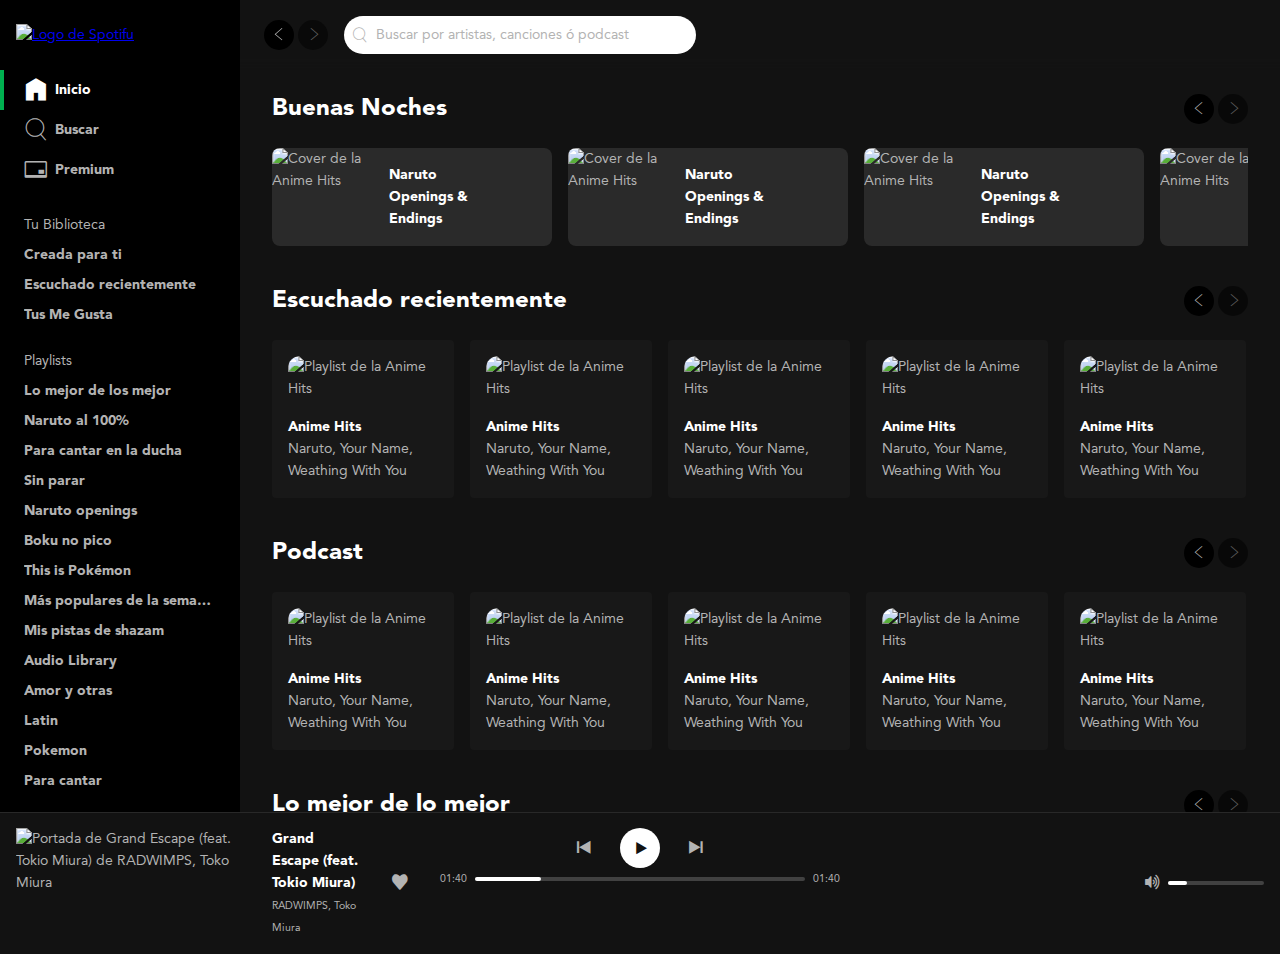
==== index.html @ 28cc88c7 "Avances curso flexbox-layout" ====
<!DOCTYPE html>
<html lang="en">
  <head>
    <meta charset="UTF-8" />
    <meta http-equiv="X-UA-Compatible" content="IE=edge" />
    <meta name="viewport" content="width=device-width, initial-scale=1.0" />
    <title>Spotifu</title>
    <link rel="stylesheet" href="./css/index.css" />
    <link
      rel="apple-touch-icon"
      sizes="57x57"
      href="./favicons/apple-icon-57x57.png"
    />
    <link
      rel="apple-touch-icon"
      sizes="60x60"
      href="./favicons/apple-icon-60x60.png"
    />
    <link
      rel="apple-touch-icon"
      sizes="72x72"
      href="./favicons/apple-icon-72x72.png"
    />
    <link
      rel="apple-touch-icon"
      sizes="76x76"
      href="./favicons/apple-icon-76x76.png"
    />
    <link
      rel="apple-touch-icon"
      sizes="114x114"
      href="./favicons/apple-icon-114x114.png"
    />
    <link
      rel="apple-touch-icon"
      sizes="120x120"
      href="./favicons/apple-icon-120x120.png"
    />
    <link
      rel="apple-touch-icon"
      sizes="144x144"
      href="./favicons/apple-icon-144x144.png"
    />
    <link
      rel="apple-touch-icon"
      sizes="152x152"
      href="./favicons/apple-icon-152x152.png"
    />
    <link
      rel="apple-touch-icon"
      sizes="180x180"
      href="./favicons/apple-icon-180x180.png"
    />
    <link
      rel="icon"
      type="image/png"
      sizes="192x192"
      href="./favicons/android-icon-192x192.png"
    />
    <link
      rel="icon"
      type="image/png"
      sizes="32x32"
      href="./favicons/favicon-32x32.png"
    />
    <link
      rel="icon"
      type="image/png"
      sizes="96x96"
      href="./favicons/favicon-96x96.png"
    />
    <link
      rel="icon"
      type="image/png"
      sizes="16x16"
      href="./favicons/favicon-16x16.png"
    />
    <link rel="manifest" href="/manifest.json" />
    <meta name="msapplication-TileColor" content="#ffffff" />
    <meta name="msapplication-TileImage" content="/ms-icon-144x144.png" />
    <meta name="theme-color" content="#ffffff" />
  </head>
  <body class="body">
    <div class="layout">
      <div class="layout-block">
        <div class="layout-sidebar">
          <div class="sidebar">
            <header class="logo" role="banner">
              <a href="/" aria-current="page">
                <!--colocar la img dentro de <a></a> para q la img sirva como link, el href="/" indica que nos va devolver hacia pantalla inicial ó raíz-->
                <img
                  src="./images/spotifu-logo.png"
                  class="logo-image"
                  width="112"
                  height="32"
                  alt="Logo de Spotifu"
                />
              </a>
            </header>
            <nav class="menu" aria-label="Principal">
              <ul class="menu-list">
                <li class="menuItem is-active">
                  <a href="/" class="link" aria-current="page">
                    <i class="icon-home" aria-hidden="true"></i>
                    <span>Inicio</span>
                  </a>
                </li>
                <li class="menuItem">
                  <a href="/" class="link">
                    <i class="icon-search" aria-hidden="true"></i>
                    <span>Buscar</span>
                  </a>
                </li>
                <li class="menuItem">
                  <a href="/" class="link">
                    <i class="icon-creditCard" aria-hidden="true"></i>
                    <span>Premium</span>
                  </a>
                </li>
              </ul>
            </nav>
            <nav class="list" aria-labelledby="library-navigation">
              <h2 class="list-title" id="library-navigation">Tu Biblioteca</h2>
              <ul class="list-content">
                <li class="list-item">
                  <span class="ellipsis">
                    <a href="#" class="link">Creada para ti</a>
                  </span>
                </li>
                <li class="list-item">
                  <span class="ellipsis">
                    <a href="#" class="link">Escuchado recientemente</a>
                  </span>
                </li>
                <li class="list-item">
                  <span class="ellipsis">
                    <a href="#" class="link">Tus Me Gusta</a>
                  </span>
                </li>
              </ul>
            </nav>
            <nav class="list" aria-labelledby="playlist-navigation">
              <h2 class="list-title" id="playlist-navigation">Playlists</h2>
              <ul class="list-content">
                <li class="list-item">
                  <span class="ellipsis">
                    <a href="#" class="link">Lo mejor de los mejor</a>
                  </span>
                </li>
                <li class="list-item">
                  <span class="ellipsis">
                    <a href="#" class="link">Naruto al 100%</a>
                  </span>
                </li>
                <li class="list-item">
                  <span class="ellipsis">
                    <a href="#" class="link">Para cantar en la ducha</a>
                  </span>
                </li>
                <li class="list-item">
                  <span class="ellipsis">
                    <a href="#" class="link">Sin parar</a>
                  </span>
                </li>
                <li class="list-item">
                  <span class="ellipsis">
                    <a href="#" class="link">Naruto openings</a>
                  </span>
                </li>
                <li class="list-item">
                  <span class="ellipsis">
                    <a href="#" class="link">Boku no pico</a>
                  </span>
                </li>
                <li class="list-item">
                  <span class="ellipsis">
                    <a href="#" class="link">This is Pokémon</a>
                  </span>
                </li>
                <li class="list-item">
                  <span class="ellipsis">
                    <a href="#" class="link"
                      >Más populares de la semana para tí que eres una pro</a
                    >
                  </span>
                </li>
                <li class="list-item">
                  <span class="ellipsis">
                    <a href="#" class="link">Mis pistas de shazam</a>
                  </span>
                </li>
                <li class="list-item">
                  <span class="ellipsis">
                    <a href="#" class="link">Audio Library</a>
                  </span>
                </li>
                <li class="list-item">
                  <span class="ellipsis">
                    <a href="#" class="link">Amor y otras</a>
                  </span>
                </li>
                <li class="list-item">
                  <span class="ellipsis">
                    <a href="#" class="link">Latin</a>
                  </span>
                </li>
                <li class="list-item">
                  <span class="ellipsis">
                    <a href="#" class="link">Pokemon</a>
                  </span>
                </li>
                <li class="list-item">
                  <span class="ellipsis">
                    <a href="#" class="link">Para cantar</a>
                  </span>
                </li>
              </ul>
            </nav>
          </div>
        </div>
        <div class="layout-main">
          <div class="page">
            <div class="sticky">
              <!--el sticky siempre debe ir arriba-->
              <div class="page-block">
                <header
                  class="header"
                  aria-label="Barra superior y menú del usuario"
                >
                  <div class="navigation">
                    <button
                      class="navigation-prev"
                      aria-label="Volver"
                      title="Volver"
                    >
                      <i class="icon-arrowLeft" aria-hidden="true"></i>
                    </button>
                    <button
                      class="navigation-next"
                      disabled
                      aria-label="Avanzar"
                      title="Avanzar"
                    >
                      <i class="icon-arrowRight" aria-hidden="true"></i>
                    </button>
                  </div>
                  <form
                    class="search"
                    role="search"
                    aria-label="Buscar por artistas, canciones ó podcast"
                  >
                    <i class="icon-search" aria-hidden="true"></i>
                    <input
                      type="search"
                      placeholder="Buscar por artistas, canciones ó podcast"
                    />
                  </form>
                </header>
              </div>
            </div>
            <main class="page-block">
              <section class="playlistList" aria-labelledby="region1">
                <div class="playlistList-top">
                  <h2 class="playlistList-title" id="region1">Buenas Noches</h2>
                  <div class="navigation">
                    <button
                      class="navigation-prev"
                      aria-label="Volver"
                      title="Volver"
                    >
                      <i class="icon-arrowLeft" aria-hidden="true"></i>
                    </button>
                    <button
                      class="navigation-next"
                      disabled
                      aria-label="Avanzar"
                      title="Avanzar"
                    >
                      <i class="icon-arrowRight" aria-hidden="true"></i>
                    </button>
                  </div>
                </div>
                <div class="playlistList-container">
                  <div class="playlistB">
                    <div class="playlistB-cover">
                      <img
                        src="./images/anime-hits.png"
                        width="76"
                        height="76"
                        alt="Cover de la Anime Hits"
                      />
                    </div>
                    <div class="playlistB-details">
                      <h3 class="playlistB-title">Naruto Openings & Endings</h3>
                      <div class="playlistB-control">
                        <button
                          class="buttonIcon is-primary"
                          title="Reproducir la lista de reproducción Naruto Openings & Endings"
                          aria-label="Reproducir la lista de reproducción Naruto Openings & Endings"
                        >
                          <i class="icon-play" aria-hidden="true"></i>
                        </button>
                      </div>
                    </div>
                  </div>
                  <div class="playlistB">
                    <div class="playlistB-cover">
                      <img
                        src="./images/anime-hits.png"
                        width="76"
                        height="76"
                        alt="Cover de la Anime Hits"
                      />
                    </div>
                    <div class="playlistB-details">
                      <h3 class="playlistB-title">Naruto Openings & Endings</h3>
                      <div class="playlistB-control">
                        <button
                          class="buttonIcon is-primary"
                          title="Reproducir la lista de reproducción Naruto Openings & Endings"
                          aria-label="Reproducir la lista de reproducción Naruto Openings & Endings"
                        >
                          <i class="icon-play" aria-hidden="true"></i>
                        </button>
                      </div>
                    </div>
                  </div>
                  <div class="playlistB">
                    <div class="playlistB-cover">
                      <img
                        src="./images/anime-hits.png"
                        width="76"
                        height="76"
                        alt="Cover de la Anime Hits"
                      />
                    </div>
                    <div class="playlistB-details">
                      <h3 class="playlistB-title">Naruto Openings & Endings</h3>
                      <div class="playlistB-control">
                        <button
                          class="buttonIcon is-primary"
                          title="Reproducir la lista de reproducción Naruto Openings & Endings"
                          aria-label="Reproducir la lista de reproducción Naruto Openings & Endings"
                        >
                          <i class="icon-play" aria-hidden="true"></i>
                        </button>
                      </div>
                    </div>
                  </div>
                  <div class="playlistB">
                    <div class="playlistB-cover">
                      <img
                        src="./images/anime-hits.png"
                        width="76"
                        height="76"
                        alt="Cover de la Anime Hits"
                      />
                    </div>
                    <div class="playlistB-details">
                      <h3 class="playlistB-title">Naruto Openings & Endings</h3>
                      <div class="playlistB-control">
                        <button
                          class="buttonIcon is-primary"
                          title="Reproducir la lista de reproducción Naruto Openings & Endings"
                          aria-label="Reproducir la lista de reproducción Naruto Openings & Endings"
                        >
                          <i class="icon-play" aria-hidden="true"></i>
                        </button>
                      </div>
                    </div>
                  </div>
                  <div class="playlistB">
                    <div class="playlistB-cover">
                      <img
                        src="./images/anime-hits.png"
                        width="76"
                        height="76"
                        alt="Cover de la Anime Hits"
                      />
                    </div>
                    <div class="playlistB-details">
                      <h3 class="playlistB-title">Naruto Openings & Endings</h3>
                      <div class="playlistB-control">
                        <button
                          class="buttonIcon is-primary"
                          title="Reproducir la lista de reproducción Naruto Openings & Endings"
                          aria-label="Reproducir la lista de reproducción Naruto Openings & Endings"
                        >
                          <i class="icon-play" aria-hidden="true"></i>
                        </button>
                      </div>
                    </div>
                  </div>
                  <div class="playlistB">
                    <div class="playlistB-cover">
                      <img
                        src="./images/anime-hits.png"
                        width="76"
                        height="76"
                        alt="Cover de la Anime Hits"
                      />
                    </div>
                    <div class="playlistB-details">
                      <h3 class="playlistB-title">Naruto Openings & Endings</h3>
                      <div class="playlistB-control">
                        <button
                          class="buttonIcon is-primary"
                          title="Reproducir la lista de reproducción Naruto Openings & Endings"
                          aria-label="Reproducir la lista de reproducción Naruto Openings & Endings"
                        >
                          <i class="icon-play" aria-hidden="true"></i>
                        </button>
                      </div>
                    </div>
                  </div>
                  <div class="playlistB">
                    <div class="playlistB-cover">
                      <img
                        src="./images/anime-hits.png"
                        width="76"
                        height="76"
                        alt="Cover de la Anime Hits"
                      />
                    </div>
                    <div class="playlistB-details">
                      <h3 class="playlistB-title">Naruto Openings & Endings</h3>
                      <div class="playlistB-control">
                        <button
                          class="buttonIcon is-primary"
                          title="Reproducir la lista de reproducción Naruto Openings & Endings"
                          aria-label="Reproducir la lista de reproducción Naruto Openings & Endings"
                        >
                          <i class="icon-play" aria-hidden="true"></i>
                        </button>
                      </div>
                    </div>
                  </div>
                  <div class="playlistB">
                    <div class="playlistB-cover">
                      <img
                        src="./images/anime-hits.png"
                        width="76"
                        height="76"
                        alt="Cover de la Anime Hits"
                      />
                    </div>
                    <div class="playlistB-details">
                      <h3 class="playlistB-title">Naruto Openings & Endings</h3>
                      <div class="playlistB-control">
                        <button
                          class="buttonIcon is-primary"
                          title="Reproducir la lista de reproducción Naruto Openings & Endings"
                          aria-label="Reproducir la lista de reproducción Naruto Openings & Endings"
                        >
                          <i class="icon-play" aria-hidden="true"></i>
                        </button>
                      </div>
                    </div>
                  </div>
                  <div class="playlistB">
                    <div class="playlistB-cover">
                      <img
                        src="./images/anime-hits.png"
                        width="76"
                        height="76"
                        alt="Cover de la Anime Hits"
                      />
                    </div>
                    <div class="playlistB-details">
                      <h3 class="playlistB-title">Naruto Openings & Endings</h3>
                      <div class="playlistB-control">
                        <button
                          class="buttonIcon is-primary"
                          title="Reproducir la lista de reproducción Naruto Openings & Endings"
                          aria-label="Reproducir la lista de reproducción Naruto Openings & Endings"
                        >
                          <i class="icon-play" aria-hidden="true"></i>
                        </button>
                      </div>
                    </div>
                  </div>
                </div>
              </section>

              <section class="playlistList" aria-labelledby="region2">
                <div class="playlistList-top">
                  <h2 class="playlistList-title" id="region2">
                    Escuchado recientemente
                  </h2>
                  <div class="navigation">
                    <button
                      class="navigation-prev"
                      aria-label="Volver"
                      title="Volver"
                    >
                      <i class="icon-arrowLeft" aria-hidden="true"></i>
                    </button>
                    <button
                      class="navigation-next"
                      disabled
                      aria-label="Avanzar"
                      title="Avanzar"
                    >
                      <i class="icon-arrowRight" aria-hidden="true"></i>
                    </button>
                  </div>
                </div>
                <div class="playlistList-container">
                  <div class="playlistA">
                    <div class="playlistA-cover">
                      <img
                        src="./images/anime-hits.png"
                        alt="Playlist de la Anime Hits"
                        width="150"
                        height="150"
                      />
                      <button
                        class="buttonIcon is-primary"
                        aria-label="Reproducir"
                        title="Reproducir"
                      >
                        <i class="icon-play" aria-hidden="true"></i>
                      </button>
                    </div>

                    <h3 class="playlistA-title">Anime Hits</h3>
                    <h4 class="playlistA-description">
                      Naruto, Your Name, Weathing With You
                    </h4>
                  </div>
                  <div class="playlistA">
                    <div class="playlistA-cover">
                      <img
                        src="./images/anime-hits.png"
                        alt="Playlist de la Anime Hits"
                        width="150"
                        height="150"
                      />
                      <button
                        class="buttonIcon is-primary"
                        aria-label="Reproducir"
                        title="Reproducir"
                      >
                        <i class="icon-play" aria-hidden="true"></i>
                      </button>
                    </div>

                    <h3 class="playlistA-title">Anime Hits</h3>
                    <h4 class="playlistA-description">
                      Naruto, Your Name, Weathing With You
                    </h4>
                  </div>
                  <div class="playlistA">
                    <div class="playlistA-cover">
                      <img
                        src="./images/anime-hits.png"
                        alt="Playlist de la Anime Hits"
                        width="150"
                        height="150"
                      />
                      <button
                        class="buttonIcon is-primary"
                        aria-label="Reproducir"
                        title="Reproducir"
                      >
                        <i class="icon-play" aria-hidden="true"></i>
                      </button>
                    </div>

                    <h3 class="playlistA-title">Anime Hits</h3>
                    <h4 class="playlistA-description">
                      Naruto, Your Name, Weathing With You
                    </h4>
                  </div>
                  <div class="playlistA">
                    <div class="playlistA-cover">
                      <img
                        src="./images/anime-hits.png"
                        alt="Playlist de la Anime Hits"
                        width="150"
                        height="150"
                      />
                      <button
                        class="buttonIcon is-primary"
                        aria-label="Reproducir"
                        title="Reproducir"
                      >
                        <i class="icon-play" aria-hidden="true"></i>
                      </button>
                    </div>

                    <h3 class="playlistA-title">Anime Hits</h3>
                    <h4 class="playlistA-description">
                      Naruto, Your Name, Weathing With You
                    </h4>
                  </div>
                  <div class="playlistA">
                    <div class="playlistA-cover">
                      <img
                        src="./images/anime-hits.png"
                        alt="Playlist de la Anime Hits"
                        width="150"
                        height="150"
                      />
                      <button
                        class="buttonIcon is-primary"
                        aria-label="Reproducir"
                        title="Reproducir"
                      >
                        <i class="icon-play" aria-hidden="true"></i>
                      </button>
                    </div>

                    <h3 class="playlistA-title">Anime Hits</h3>
                    <h4 class="playlistA-description">
                      Naruto, Your Name, Weathing With You
                    </h4>
                  </div>
                  <div class="playlistA">
                    <div class="playlistA-cover">
                      <img
                        src="./images/anime-hits.png"
                        alt="Playlist de la Anime Hits"
                        width="150"
                        height="150"
                      />
                      <button
                        class="buttonIcon is-primary"
                        aria-label="Reproducir"
                        title="Reproducir"
                      >
                        <i class="icon-play" aria-hidden="true"></i>
                      </button>
                    </div>

                    <h3 class="playlistA-title">Anime Hits</h3>
                    <h4 class="playlistA-description">
                      Naruto, Your Name, Weathing With You
                    </h4>
                  </div>
                  <div class="playlistA">
                    <div class="playlistA-cover">
                      <img
                        src="./images/anime-hits.png"
                        alt="Playlist de la Anime Hits"
                        width="150"
                        height="150"
                      />
                      <button
                        class="buttonIcon is-primary"
                        aria-label="Reproducir"
                        title="Reproducir"
                      >
                        <i class="icon-play" aria-hidden="true"></i>
                      </button>
                    </div>

                    <h3 class="playlistA-title">Anime Hits</h3>
                    <h4 class="playlistA-description">
                      Naruto, Your Name, Weathing With You
                    </h4>
                  </div>
                  <div class="playlistA">
                    <div class="playlistA-cover">
                      <img
                        src="./images/anime-hits.png"
                        alt="Playlist de la Anime Hits"
                        width="150"
                        height="150"
                      />
                      <button
                        class="buttonIcon is-primary"
                        aria-label="Reproducir"
                        title="Reproducir"
                      >
                        <i class="icon-play" aria-hidden="true"></i>
                      </button>
                    </div>

                    <h3 class="playlistA-title">Anime Hits</h3>
                    <h4 class="playlistA-description">
                      Naruto, Your Name, Weathing With You
                    </h4>
                  </div>
                  <div class="playlistA">
                    <div class="playlistA-cover">
                      <img
                        src="./images/anime-hits.png"
                        alt="Playlist de la Anime Hits"
                        width="150"
                        height="150"
                      />
                      <button
                        class="buttonIcon is-primary"
                        aria-label="Reproducir"
                        title="Reproducir"
                      >
                        <i class="icon-play" aria-hidden="true"></i>
                      </button>
                    </div>

                    <h3 class="playlistA-title">Anime Hits</h3>
                    <h4 class="playlistA-description">
                      Naruto, Your Name, Weathing With You
                    </h4>
                  </div>
                </div>
              </section>
              <section class="playlistList" aria-labelledby="region3">
                <div class="playlistList-top">
                  <h2 class="playlistList-title" id="region3">Podcast</h2>
                  <div class="navigation">
                    <button
                      class="navigation-prev"
                      aria-label="Volver"
                      title="Volver"
                    >
                      <i class="icon-arrowLeft" aria-hidden="true"></i>
                    </button>
                    <button
                      class="navigation-next"
                      disabled
                      aria-label="Avanzar"
                      title="Avanzar"
                    >
                      <i class="icon-arrowRight" aria-hidden="true"></i>
                    </button>
                  </div>
                </div>
                <div class="playlistList-container">
                  <div class="playlistA">
                    <div class="playlistA-cover">
                      <img
                        src="./images/anime-hits.png"
                        alt="Playlist de la Anime Hits"
                        width="150"
                        height="150"
                      />
                      <button
                        class="buttonIcon is-primary"
                        aria-label="Reproducir"
                        title="Reproducir"
                      >
                        <i class="icon-play" aria-hidden="true"></i>
                      </button>
                    </div>

                    <h3 class="playlistA-title">Anime Hits</h3>
                    <h4 class="playlistA-description">
                      Naruto, Your Name, Weathing With You
                    </h4>
                  </div>
                  <div class="playlistA">
                    <div class="playlistA-cover">
                      <img
                        src="./images/anime-hits.png"
                        alt="Playlist de la Anime Hits"
                        width="150"
                        height="150"
                      />
                      <button
                        class="buttonIcon is-primary"
                        aria-label="Reproducir"
                        title="Reproducir"
                      >
                        <i class="icon-play" aria-hidden="true"></i>
                      </button>
                    </div>

                    <h3 class="playlistA-title">Anime Hits</h3>
                    <h4 class="playlistA-description">
                      Naruto, Your Name, Weathing With You
                    </h4>
                  </div>
                  <div class="playlistA">
                    <div class="playlistA-cover">
                      <img
                        src="./images/anime-hits.png"
                        alt="Playlist de la Anime Hits"
                        width="150"
                        height="150"
                      />
                      <button
                        class="buttonIcon is-primary"
                        aria-label="Reproducir"
                        title="Reproducir"
                      >
                        <i class="icon-play" aria-hidden="true"></i>
                      </button>
                    </div>

                    <h3 class="playlistA-title">Anime Hits</h3>
                    <h4 class="playlistA-description">
                      Naruto, Your Name, Weathing With You
                    </h4>
                  </div>
                  <div class="playlistA">
                    <div class="playlistA-cover">
                      <img
                        src="./images/anime-hits.png"
                        alt="Playlist de la Anime Hits"
                        width="150"
                        height="150"
                      />
                      <button
                        class="buttonIcon is-primary"
                        aria-label="Reproducir"
                        title="Reproducir"
                      >
                        <i class="icon-play" aria-hidden="true"></i>
                      </button>
                    </div>

                    <h3 class="playlistA-title">Anime Hits</h3>
                    <h4 class="playlistA-description">
                      Naruto, Your Name, Weathing With You
                    </h4>
                  </div>
                  <div class="playlistA">
                    <div class="playlistA-cover">
                      <img
                        src="./images/anime-hits.png"
                        alt="Playlist de la Anime Hits"
                        width="150"
                        height="150"
                      />
                      <button
                        class="buttonIcon is-primary"
                        aria-label="Reproducir"
                        title="Reproducir"
                      >
                        <i class="icon-play" aria-hidden="true"></i>
                      </button>
                    </div>

                    <h3 class="playlistA-title">Anime Hits</h3>
                    <h4 class="playlistA-description">
                      Naruto, Your Name, Weathing With You
                    </h4>
                  </div>
                  <div class="playlistA">
                    <div class="playlistA-cover">
                      <img
                        src="./images/anime-hits.png"
                        alt="Playlist de la Anime Hits"
                        width="150"
                        height="150"
                      />
                      <button
                        class="buttonIcon is-primary"
                        aria-label="Reproducir"
                        title="Reproducir"
                      >
                        <i class="icon-play" aria-hidden="true"></i>
                      </button>
                    </div>

                    <h3 class="playlistA-title">Anime Hits</h3>
                    <h4 class="playlistA-description">
                      Naruto, Your Name, Weathing With You
                    </h4>
                  </div>
                  <div class="playlistA">
                    <div class="playlistA-cover">
                      <img
                        src="./images/anime-hits.png"
                        alt="Playlist de la Anime Hits"
                        width="150"
                        height="150"
                      />
                      <button
                        class="buttonIcon is-primary"
                        aria-label="Reproducir"
                        title="Reproducir"
                      >
                        <i class="icon-play" aria-hidden="true"></i>
                      </button>
                    </div>

                    <h3 class="playlistA-title">Anime Hits</h3>
                    <h4 class="playlistA-description">
                      Naruto, Your Name, Weathing With You
                    </h4>
                  </div>
                  <div class="playlistA">
                    <div class="playlistA-cover">
                      <img
                        src="./images/anime-hits.png"
                        alt="Playlist de la Anime Hits"
                        width="150"
                        height="150"
                      />
                      <button
                        class="buttonIcon is-primary"
                        aria-label="Reproducir"
                        title="Reproducir"
                      >
                        <i class="icon-play" aria-hidden="true"></i>
                      </button>
                    </div>

                    <h3 class="playlistA-title">Anime Hits</h3>
                    <h4 class="playlistA-description">
                      Naruto, Your Name, Weathing With You
                    </h4>
                  </div>
                  <div class="playlistA">
                    <div class="playlistA-cover">
                      <img
                        src="./images/anime-hits.png"
                        alt="Playlist de la Anime Hits"
                        width="150"
                        height="150"
                      />
                      <button
                        class="buttonIcon is-primary"
                        aria-label="Reproducir"
                        title="Reproducir"
                      >
                        <i class="icon-play" aria-hidden="true"></i>
                      </button>
                    </div>

                    <h3 class="playlistA-title">Anime Hits</h3>
                    <h4 class="playlistA-description">
                      Naruto, Your Name, Weathing With You
                    </h4>
                  </div>
                </div>
              </section>
              <section class="playlistList" aria-labelledby="region4">
                <div class="playlistList-top">
                  <h2 class="playlistList-title" id="region4">
                    Lo mejor de lo mejor
                  </h2>
                  <div class="navigation">
                    <button
                      class="navigation-prev"
                      aria-label="Volver"
                      title="Volver"
                    >
                      <i class="icon-arrowLeft" aria-hidden="true"></i>
                    </button>
                    <button
                      class="navigation-next"
                      disabled
                      aria-label="Avanzar"
                      title="Avanzar"
                    >
                      <i class="icon-arrowRight" aria-hidden="true"></i>
                    </button>
                  </div>
                </div>
                <div class="playlistList-container">
                  <div class="playlistA">
                    <div class="playlistA-cover">
                      <img
                        src="./images/anime-hits.png"
                        alt="Playlist de la Anime Hits"
                        width="150"
                        height="150"
                      />
                      <button
                        class="buttonIcon is-primary"
                        aria-label="Reproducir"
                        title="Reproducir"
                      >
                        <i class="icon-play" aria-hidden="true"></i>
                      </button>
                    </div>

                    <h3 class="playlistA-title">Anime Hits</h3>
                    <h4 class="playlistA-description">
                      Naruto, Your Name, Weathing With You
                    </h4>
                  </div>
                  <div class="playlistA">
                    <div class="playlistA-cover">
                      <img
                        src="./images/anime-hits.png"
                        alt="Playlist de la Anime Hits"
                        width="150"
                        height="150"
                      />
                      <button
                        class="buttonIcon is-primary"
                        aria-label="Reproducir"
                        title="Reproducir"
                      >
                        <i class="icon-play" aria-hidden="true"></i>
                      </button>
                    </div>

                    <h3 class="playlistA-title">Anime Hits</h3>
                    <h4 class="playlistA-description">
                      Naruto, Your Name, Weathing With You
                    </h4>
                  </div>
                  <div class="playlistA">
                    <div class="playlistA-cover">
                      <img
                        src="./images/anime-hits.png"
                        alt="Playlist de la Anime Hits"
                        width="150"
                        height="150"
                      />
                      <button
                        class="buttonIcon is-primary"
                        aria-label="Reproducir"
                        title="Reproducir"
                      >
                        <i class="icon-play" aria-hidden="true"></i>
                      </button>
                    </div>

                    <h3 class="playlistA-title">Anime Hits</h3>
                    <h4 class="playlistA-description">
                      Naruto, Your Name, Weathing With You
                    </h4>
                  </div>
                  <div class="playlistA">
                    <div class="playlistA-cover">
                      <img
                        src="./images/anime-hits.png"
                        alt="Playlist de la Anime Hits"
                        width="150"
                        height="150"
                      />
                      <button
                        class="buttonIcon is-primary"
                        aria-label="Reproducir"
                        title="Reproducir"
                      >
                        <i class="icon-play" aria-hidden="true"></i>
                      </button>
                    </div>

                    <h3 class="playlistA-title">Anime Hits</h3>
                    <h4 class="playlistA-description">
                      Naruto, Your Name, Weathing With You
                    </h4>
                  </div>
                  <div class="playlistA">
                    <div class="playlistA-cover">
                      <img
                        src="./images/anime-hits.png"
                        alt="Playlist de la Anime Hits"
                        width="150"
                        height="150"
                      />
                      <button
                        class="buttonIcon is-primary"
                        aria-label="Reproducir"
                        title="Reproducir"
                      >
                        <i class="icon-play" aria-hidden="true"></i>
                      </button>
                    </div>

                    <h3 class="playlistA-title">Anime Hits</h3>
                    <h4 class="playlistA-description">
                      Naruto, Your Name, Weathing With You
                    </h4>
                  </div>
                  <div class="playlistA">
                    <div class="playlistA-cover">
                      <img
                        src="./images/anime-hits.png"
                        alt="Playlist de la Anime Hits"
                        width="150"
                        height="150"
                      />
                      <button
                        class="buttonIcon is-primary"
                        aria-label="Reproducir"
                        title="Reproducir"
                      >
                        <i class="icon-play" aria-hidden="true"></i>
                      </button>
                    </div>

                    <h3 class="playlistA-title">Anime Hits</h3>
                    <h4 class="playlistA-description">
                      Naruto, Your Name, Weathing With You
                    </h4>
                  </div>
                  <div class="playlistA">
                    <div class="playlistA-cover">
                      <img
                        src="./images/anime-hits.png"
                        alt="Playlist de la Anime Hits"
                        width="150"
                        height="150"
                      />
                      <button
                        class="buttonIcon is-primary"
                        aria-label="Reproducir"
                        title="Reproducir"
                      >
                        <i class="icon-play" aria-hidden="true"></i>
                      </button>
                    </div>

                    <h3 class="playlistA-title">Anime Hits</h3>
                    <h4 class="playlistA-description">
                      Naruto, Your Name, Weathing With You
                    </h4>
                  </div>
                  <div class="playlistA">
                    <div class="playlistA-cover">
                      <img
                        src="./images/anime-hits.png"
                        alt="Playlist de la Anime Hits"
                        width="150"
                        height="150"
                      />
                      <button
                        class="buttonIcon is-primary"
                        aria-label="Reproducir"
                        title="Reproducir"
                      >
                        <i class="icon-play" aria-hidden="true"></i>
                      </button>
                    </div>

                    <h3 class="playlistA-title">Anime Hits</h3>
                    <h4 class="playlistA-description">
                      Naruto, Your Name, Weathing With You
                    </h4>
                  </div>
                  <div class="playlistA">
                    <div class="playlistA-cover">
                      <img
                        src="./images/anime-hits.png"
                        alt="Playlist de la Anime Hits"
                        width="150"
                        height="150"
                      />
                      <button
                        class="buttonIcon is-primary"
                        aria-label="Reproducir"
                        title="Reproducir"
                      >
                        <i class="icon-play" aria-hidden="true"></i>
                      </button>
                    </div>

                    <h3 class="playlistA-title">Anime Hits</h3>
                    <h4 class="playlistA-description">
                      Naruto, Your Name, Weathing With You
                    </h4>
                  </div>
                </div>
              </section>
            </main>
          </div>
        </div>
      </div>
      <div class="layout-block">
        <footer class="layout-bottom">
          <div class="player">
            <div class="player-nowPlaying">
              <div class="nowPlaying">
                <div class="nowPlaying-cover">
                  <img
                    src="./images/MiniCover.png"
                    width="56"
                    height="56"
                    alt="Portada de Grand Escape (feat. Tokio Miura) de RADWIMPS, Toko Miura"
                    title="Portada de Grand Escape (feat. Tokio Miura) de RADWIMPS, Toko Miura"
                  />
                </div>

                <div class="nowPlaying-details">
                  <div class="nowPlaying-description">
                    <a href="#song" class="nowPlaying-title"
                      >Grand Escape (feat. Tokio Miura)</a
                    >
                    <a href="#artista" class="nowPlaying-artist"
                      >RADWIMPS, Toko Miura</a
                    >
                  </div>
                  <div class="nowPlaying-actions">
                    <button
                      class="player-control"
                      role="switch"
                      aria-checked="false"
                      aria-label="Guardar en tu biblioteca"
                      title="Guardar en tu biblioteca"
                    >
                      <i class="icon-heart" aria-hidden="true"></i>
                    </button>
                  </div>
                </div>
              </div>
            </div>
            <div class="player-playerControls">
              <div class="playerControls">
                <div
                  class="playerControls-buttons"
                  aria-label="Controles de reproduccion"
                >
                  <button
                    class="buttonIcon"
                    aria-label="Anterior"
                    title="Anterior"
                  >
                    <i class="icon-prev" aria-hidden="true"></i>
                  </button>
                  <button
                    class="buttonIcon is-white"
                    aria-label="Reproducir"
                    title="Reproducir"
                  >
                    <i class="icon-play" aria-hidden="true"></i>
                  </button>
                  <button
                    class="buttonIcon"
                    aria-label="Siguiente"
                    title="Siguiente"
                  >
                    <i class="icon-next" aria-hidden="true"></i>
                  </button>
                </div>
                <div class="playerPlayback">
                  <span class="playerPlayback-progressTime">01:40</span>
                  <div class="playerPlayback-slider">
                    <div class="slider">
                      <div class="slider-progress">
                        <button
                          class="slider-button"
                          aria-label="Controlar el progreso de la reproducción"
                        ></button>
                      </div>
                    </div>
                  </div>
                  <span class="playerPlayback-progressTime">01:40</span>
                </div>
              </div>
            </div>
            <div class="player-playerVolume">
              <div class="playerVolume">
                <button
                  class="player-control"
                  aria-label="Silenciar"
                  aria-describedby="volumen-icon"
                >
                  <i
                    class="icon-volumeUp"
                    id="volumen-icon"
                    role="presentacion"
                    aria-label="Volumen alto"
                  ></i>
                </button>
                <div class="playerVolume-slider">
                  <div class="slider">
                    <div class="slider-progress">
                      <button
                        class="slider-button"
                        aria-label="Controlar el progreso de la reproducción"
                      ></button>
                    </div>
                  </div>
                </div>
              </div>
            </div>
          </div>
        </footer>
      </div>
    </div>
  </body>
</html>
---- css/index.css ----
@import "./icons.css";
@import "./fonts.css";
@import "./body.css";
@import "./link.css";
@import "./button-icon.css";
@import "./sidebar.css";
@import "./ellipsis.css";
@import "./slider.css";
@import "./player_controls.css";
@import "./player_playback.css";
@import "./player_volume.css";
@import "./player.css";
@import "./now-playing.css";
@import "./playlist_a.css";
@import "./playlist_b.css";
@import "./playlist_list.css";
@import "./search.css";
@import "./navigation.css";
@import "./header.css";
@import "./sticky.css";
@import "./page.css";
@import "./layout.css";
@import "./scrollbar.css";

:root {
  font-size: 14px;
  --primary: #00b050;
  --white: #ffffff;
  --gray10: #b3b3b3;
  --gray20: #737373;
  --gray30: #282828;
  --gray40: #181818;
  --gray50: #121212;
  --gray60: #000000;
  --basefontFamily: Avenir, Helvetica, sans-serif;
  --headLine1: bold 2rem / normal var(--basefontFamily); /*font-weight font-size/line-height font family*/ /*Normal es el 1.2 del tamaño de la fuente*/
  --headLine2: bold 1.5rem /1.75rem var(--basefontFamily);
  --baseFont: normal 0.875rem /1.375rem var(--basefontFamily);
  --baseFontBold: bold 0.875rem /1.375rem var(--basefontFamily);
  --button: bold 0.875rem /1rem var(--basefontFamily);
  --small: normal 0.75em / normal var(--basefontFamily); /*0.75 del padre=2rem*/
}

@media screen and (min-width: 768px) {
  :root {
    font-size: 16px;
  }
}

@media screen and (min-width: 1367px) {
  :root {
    font-size: 18px;
  }
}
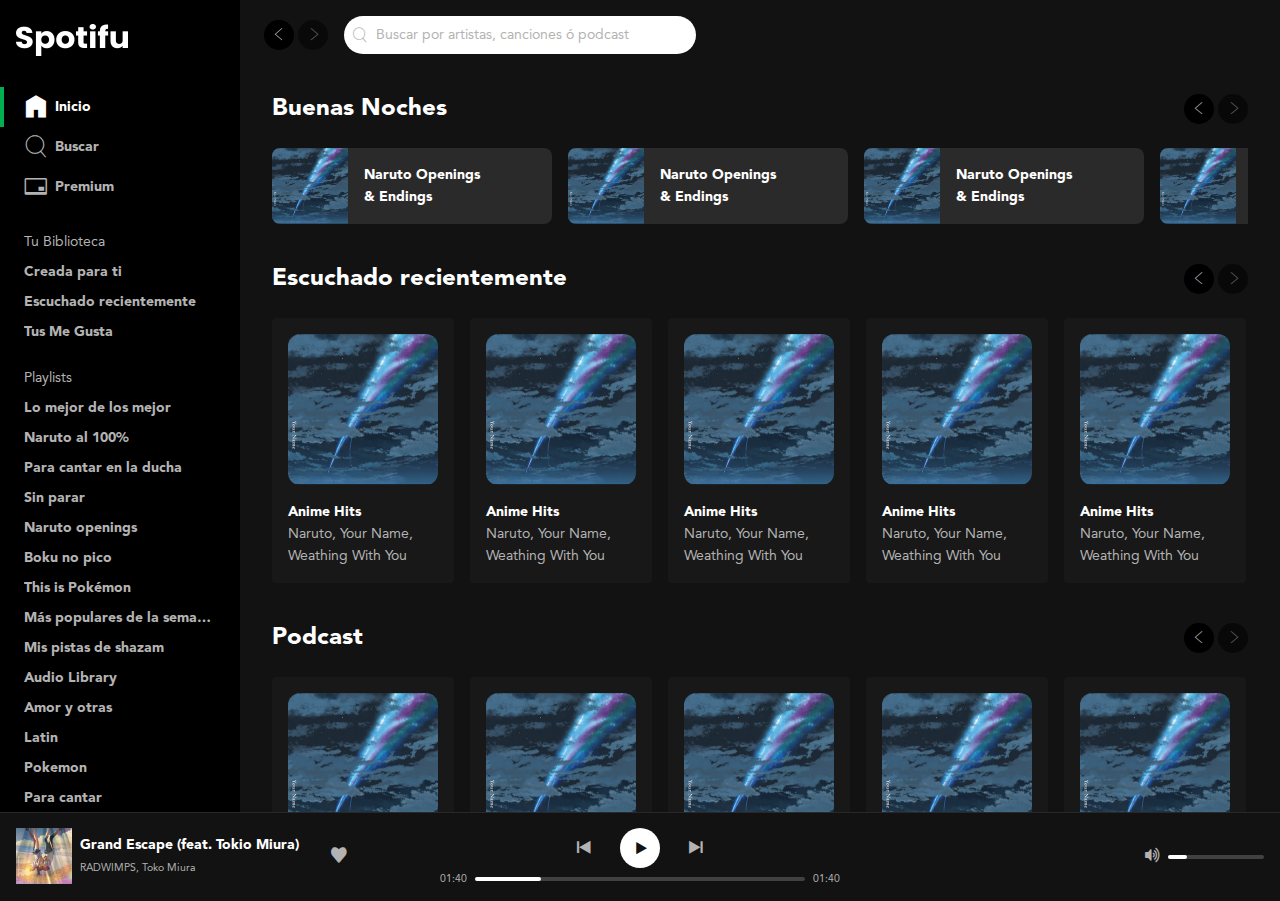
==== commit 093c5404: "Add files via upload" ====
--- a/index.html
+++ b/index.html
@@ -79,6 +79,20 @@
     <meta name="msapplication-TileColor" content="#ffffff" />
     <meta name="msapplication-TileImage" content="/ms-icon-144x144.png" />
     <meta name="theme-color" content="#ffffff" />
+    <meta property="og:title" content="Curso de Flexbox-Layout y Componentes" />
+    <meta property="og:type" content="Website" />
+    <meta
+      property="og:description"
+      content="Todo lo necesario para crear un buen contenido en la Website"
+    />
+    <meta
+      property="og:url"
+      content="https://luvihu.github.io/curso-flexbox-layout-componentes/"
+    />
+    <meta
+      property="og:image"
+      content="https://luvihu.github.io/curso-flexbox-layout-componentes/images/anime-hits.png"
+    />
   </head>
   <body class="body">
     <div class="layout">
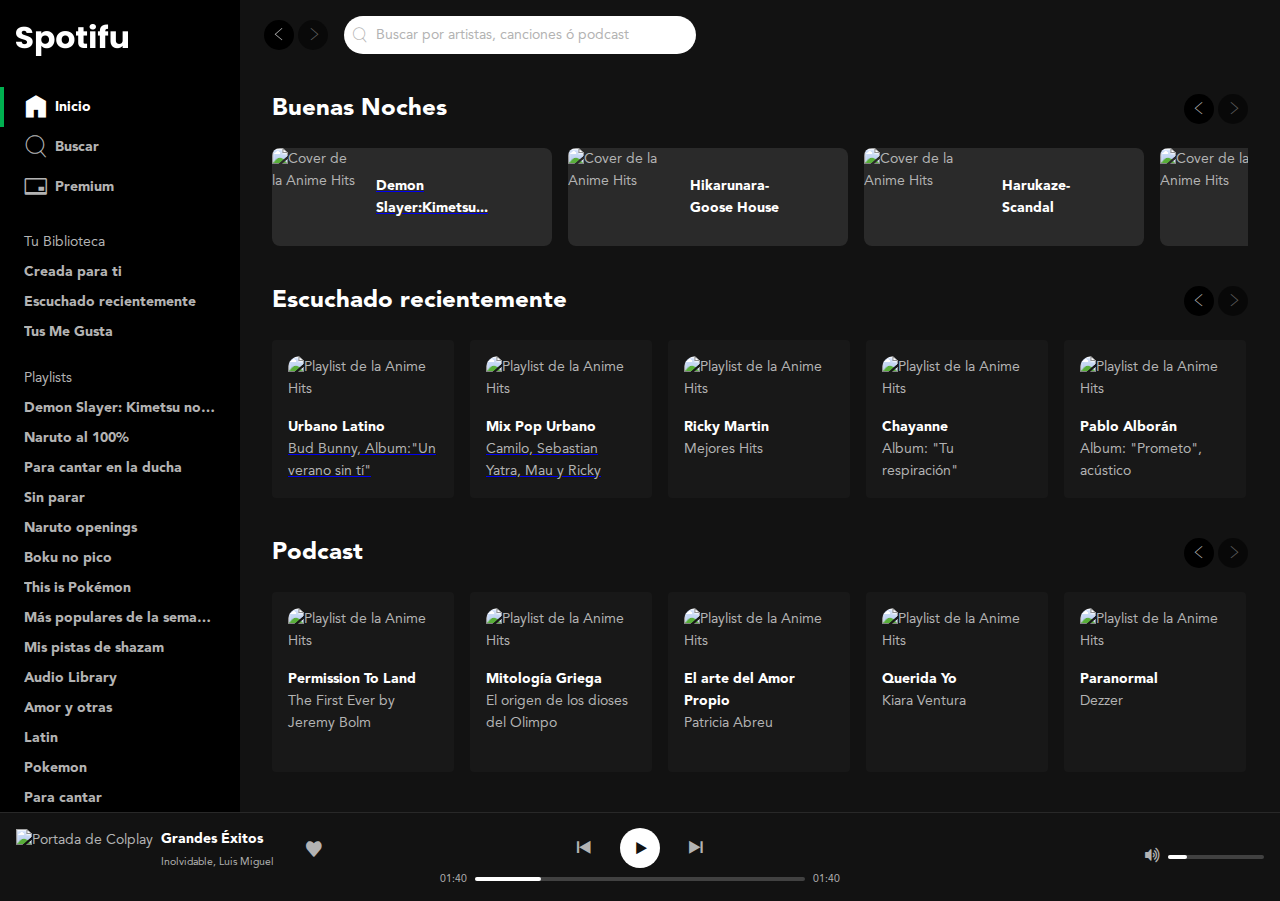
==== commit c42adc6b: "proyecto-spotifu" ====
--- a/index.html
+++ b/index.html
@@ -91,7 +91,7 @@
     />
     <meta
       property="og:image"
-      content="https://luvihu.github.io/curso-flexbox-layout-componentes/images/anime-hits.png"
+      content="https://educacion30.b-cdn.net/wp-content/uploads/2019/10/music.jpg"
     />
   </head>
   <body class="body">
@@ -120,13 +120,13 @@
                   </a>
                 </li>
                 <li class="menuItem">
-                  <a href="/" class="link">
+                  <a href="searchSpotifu.html" class="link">
                     <i class="icon-search" aria-hidden="true"></i>
                     <span>Buscar</span>
                   </a>
                 </li>
                 <li class="menuItem">
-                  <a href="/" class="link">
+                  <a href="listenedSpotifu.html" class="link">
                     <i class="icon-creditCard" aria-hidden="true"></i>
                     <span>Premium</span>
                   </a>
@@ -158,7 +158,10 @@
               <ul class="list-content">
                 <li class="list-item">
                   <span class="ellipsis">
-                    <a href="#" class="link">Lo mejor de los mejor</a>
+                    <a href="./openingSpotifu.html" class="link"
+                      >Demon Slayer: Kimetsu no Yaiba 鬼滅の刃 Anime Soundtrack
+                      OST / OPENING Gurenge 紅蓮華 ...</a
+                    >
                   </span>
                 </li>
                 <li class="list-item">
@@ -298,14 +301,19 @@
                   <div class="playlistB">
                     <div class="playlistB-cover">
                       <img
-                        src="./images/anime-hits.png"
+                        src="./images/demonSlayer.jpg"
                         width="76"
                         height="76"
                         alt="Cover de la Anime Hits"
                       />
                     </div>
                     <div class="playlistB-details">
-                      <h3 class="playlistB-title">Naruto Openings & Endings</h3>
+                      <a href="./openingSpotifu.html"
+                        ><h3 class="playlistB-title">
+                          Demon Slayer:Kimetsu...
+                        </h3></a
+                      >
+
                       <div class="playlistB-control">
                         <button
                           class="buttonIcon is-primary"
@@ -320,14 +328,14 @@
                   <div class="playlistB">
                     <div class="playlistB-cover">
                       <img
-                        src="./images/anime-hits.png"
+                        src="./images/hikaru.jpg"
                         width="76"
                         height="76"
                         alt="Cover de la Anime Hits"
                       />
                     </div>
                     <div class="playlistB-details">
-                      <h3 class="playlistB-title">Naruto Openings & Endings</h3>
+                      <h3 class="playlistB-title">Hikarunara-Goose House</h3>
                       <div class="playlistB-control">
                         <button
                           class="buttonIcon is-primary"
@@ -342,14 +350,14 @@
                   <div class="playlistB">
                     <div class="playlistB-cover">
                       <img
-                        src="./images/anime-hits.png"
+                        src="./images/Harukaze.jpg"
                         width="76"
                         height="76"
                         alt="Cover de la Anime Hits"
                       />
                     </div>
                     <div class="playlistB-details">
-                      <h3 class="playlistB-title">Naruto Openings & Endings</h3>
+                      <h3 class="playlistB-title">Harukaze-Scandal</h3>
                       <div class="playlistB-control">
                         <button
                           class="buttonIcon is-primary"
@@ -364,14 +372,14 @@
                   <div class="playlistB">
                     <div class="playlistB-cover">
                       <img
-                        src="./images/anime-hits.png"
+                        src="./images/iBegYou.jpg"
                         width="76"
                         height="76"
                         alt="Cover de la Anime Hits"
                       />
                     </div>
                     <div class="playlistB-details">
-                      <h3 class="playlistB-title">Naruto Openings & Endings</h3>
+                      <h3 class="playlistB-title">I Beg You-Aimer</h3>
                       <div class="playlistB-control">
                         <button
                           class="buttonIcon is-primary"
@@ -386,14 +394,14 @@
                   <div class="playlistB">
                     <div class="playlistB-cover">
                       <img
-                        src="./images/anime-hits.png"
+                        src="./images/flyday.jpg"
                         width="76"
                         height="76"
                         alt="Cover de la Anime Hits"
                       />
                     </div>
                     <div class="playlistB-details">
-                      <h3 class="playlistB-title">Naruto Openings & Endings</h3>
+                      <h3 class="playlistB-title">Flyday Chinatown-Yasuha</h3>
                       <div class="playlistB-control">
                         <button
                           class="buttonIcon is-primary"
@@ -408,14 +416,14 @@
                   <div class="playlistB">
                     <div class="playlistB-cover">
                       <img
-                        src="./images/anime-hits.png"
+                        src="./images/aliez.jpg"
                         width="76"
                         height="76"
                         alt="Cover de la Anime Hits"
                       />
                     </div>
                     <div class="playlistB-details">
-                      <h3 class="playlistB-title">Naruto Openings & Endings</h3>
+                      <h3 class="playlistB-title">aLIEz-Hiroyuki Sawano</h3>
                       <div class="playlistB-control">
                         <button
                           class="buttonIcon is-primary"
@@ -430,14 +438,14 @@
                   <div class="playlistB">
                     <div class="playlistB-cover">
                       <img
-                        src="./images/anime-hits.png"
+                        src="./images/narutoP.jpg"
                         width="76"
                         height="76"
                         alt="Cover de la Anime Hits"
                       />
                     </div>
                     <div class="playlistB-details">
-                      <h3 class="playlistB-title">Naruto Openings & Endings</h3>
+                      <h3 class="playlistB-title">Naruto-Kara No Kokoro</h3>
                       <div class="playlistB-control">
                         <button
                           class="buttonIcon is-primary"
@@ -452,14 +460,14 @@
                   <div class="playlistB">
                     <div class="playlistB-cover">
                       <img
-                        src="./images/anime-hits.png"
+                        src="./images/OnePiece.jpg"
                         width="76"
                         height="76"
                         alt="Cover de la Anime Hits"
                       />
                     </div>
                     <div class="playlistB-details">
-                      <h3 class="playlistB-title">Naruto Openings & Endings</h3>
+                      <h3 class="playlistB-title">One Piece-Music</h3>
                       <div class="playlistB-control">
                         <button
                           class="buttonIcon is-primary"
@@ -474,14 +482,14 @@
                   <div class="playlistB">
                     <div class="playlistB-cover">
                       <img
-                        src="./images/anime-hits.png"
+                        src="./images/Goku.jpg"
                         width="76"
                         height="76"
                         alt="Cover de la Anime Hits"
                       />
                     </div>
                     <div class="playlistB-details">
-                      <h3 class="playlistB-title">Naruto Openings & Endings</h3>
+                      <h3 class="playlistB-title">Gokú-Ivangel music</h3>
                       <div class="playlistB-control">
                         <button
                           class="buttonIcon is-primary"
@@ -523,200 +531,194 @@
                   <div class="playlistA">
                     <div class="playlistA-cover">
                       <img
-                        src="./images/anime-hits.png"
-                        alt="Playlist de la Anime Hits"
-                        width="150"
-                        height="150"
-                      />
-                      <button
-                        class="buttonIcon is-primary"
-                        aria-label="Reproducir"
-                        title="Reproducir"
-                      >
-                        <i class="icon-play" aria-hidden="true"></i>
-                      </button>
-                    </div>
-
-                    <h3 class="playlistA-title">Anime Hits</h3>
+                        src="./images/poster_budbuny.jpg"
+                        alt="Playlist de la Anime Hits"
+                        width="150"
+                        height="150"
+                      />
+                      <button
+                        class="buttonIcon is-primary"
+                        aria-label="Reproducir"
+                        title="Reproducir"
+                      >
+                        <i class="icon-play" aria-hidden="true"></i>
+                      </button>
+                    </div>
+
+                    <h3 class="playlistA-title">Urbano Latino</h3>
+                    <a href="./listenedSpotifu.html">
+                      <h4 class="playlistA-description">
+                        Bud Bunny, Album:"Un verano sin tí"
+                      </h4>
+                    </a>
+                  </div>
+                  <div class="playlistA">
+                    <div class="playlistA-cover">
+                      <img
+                        src="./images/CMYR.jpg"
+                        alt="Playlist de la Anime Hits"
+                        width="150"
+                        height="150"
+                      />
+                      <button
+                        class="buttonIcon is-primary"
+                        aria-label="Reproducir"
+                        title="Reproducir"
+                      >
+                        <i class="icon-play" aria-hidden="true"></i>
+                      </button>
+                    </div>
+
+                    <h3 class="playlistA-title">Mix Pop Urbano</h3>
+                    <a href="./searchSpotifu.html">
+                      <h4 class="playlistA-description">
+                        Camilo, Sebastian Yatra, Mau y Ricky
+                      </h4>
+                    </a>
+                  </div>
+                  <div class="playlistA">
+                    <div class="playlistA-cover">
+                      <img
+                        src="./images/RickyM.jpg"
+                        alt="Playlist de la Anime Hits"
+                        width="150"
+                        height="150"
+                      />
+                      <button
+                        class="buttonIcon is-primary"
+                        aria-label="Reproducir"
+                        title="Reproducir"
+                      >
+                        <i class="icon-play" aria-hidden="true"></i>
+                      </button>
+                    </div>
+
+                    <h3 class="playlistA-title">Ricky Martin</h3>
+                    <h4 class="playlistA-description">Mejores Hits</h4>
+                  </div>
+                  <div class="playlistA">
+                    <div class="playlistA-cover">
+                      <img
+                        src="./images/Chayanne.jpg"
+                        alt="Playlist de la Anime Hits"
+                        width="150"
+                        height="150"
+                      />
+                      <button
+                        class="buttonIcon is-primary"
+                        aria-label="Reproducir"
+                        title="Reproducir"
+                      >
+                        <i class="icon-play" aria-hidden="true"></i>
+                      </button>
+                    </div>
+
+                    <h3 class="playlistA-title">Chayanne</h3>
                     <h4 class="playlistA-description">
-                      Naruto, Your Name, Weathing With You
+                      Album: "Tu respiración"
                     </h4>
                   </div>
                   <div class="playlistA">
                     <div class="playlistA-cover">
                       <img
-                        src="./images/anime-hits.png"
-                        alt="Playlist de la Anime Hits"
-                        width="150"
-                        height="150"
-                      />
-                      <button
-                        class="buttonIcon is-primary"
-                        aria-label="Reproducir"
-                        title="Reproducir"
-                      >
-                        <i class="icon-play" aria-hidden="true"></i>
-                      </button>
-                    </div>
-
-                    <h3 class="playlistA-title">Anime Hits</h3>
+                        src="./images/Pablo-Alboran.jpg"
+                        alt="Playlist de la Anime Hits"
+                        width="150"
+                        height="150"
+                      />
+                      <button
+                        class="buttonIcon is-primary"
+                        aria-label="Reproducir"
+                        title="Reproducir"
+                      >
+                        <i class="icon-play" aria-hidden="true"></i>
+                      </button>
+                    </div>
+
+                    <h3 class="playlistA-title">Pablo Alborán</h3>
                     <h4 class="playlistA-description">
-                      Naruto, Your Name, Weathing With You
+                      Album: "Prometo", acústico
                     </h4>
                   </div>
                   <div class="playlistA">
                     <div class="playlistA-cover">
                       <img
-                        src="./images/anime-hits.png"
-                        alt="Playlist de la Anime Hits"
-                        width="150"
-                        height="150"
-                      />
-                      <button
-                        class="buttonIcon is-primary"
-                        aria-label="Reproducir"
-                        title="Reproducir"
-                      >
-                        <i class="icon-play" aria-hidden="true"></i>
-                      </button>
-                    </div>
-
-                    <h3 class="playlistA-title">Anime Hits</h3>
-                    <h4 class="playlistA-description">
-                      Naruto, Your Name, Weathing With You
-                    </h4>
-                  </div>
-                  <div class="playlistA">
-                    <div class="playlistA-cover">
-                      <img
-                        src="./images/anime-hits.png"
-                        alt="Playlist de la Anime Hits"
-                        width="150"
-                        height="150"
-                      />
-                      <button
-                        class="buttonIcon is-primary"
-                        aria-label="Reproducir"
-                        title="Reproducir"
-                      >
-                        <i class="icon-play" aria-hidden="true"></i>
-                      </button>
-                    </div>
-
-                    <h3 class="playlistA-title">Anime Hits</h3>
-                    <h4 class="playlistA-description">
-                      Naruto, Your Name, Weathing With You
-                    </h4>
-                  </div>
-                  <div class="playlistA">
-                    <div class="playlistA-cover">
-                      <img
-                        src="./images/anime-hits.png"
-                        alt="Playlist de la Anime Hits"
-                        width="150"
-                        height="150"
-                      />
-                      <button
-                        class="buttonIcon is-primary"
-                        aria-label="Reproducir"
-                        title="Reproducir"
-                      >
-                        <i class="icon-play" aria-hidden="true"></i>
-                      </button>
-                    </div>
-
-                    <h3 class="playlistA-title">Anime Hits</h3>
-                    <h4 class="playlistA-description">
-                      Naruto, Your Name, Weathing With You
-                    </h4>
-                  </div>
-                  <div class="playlistA">
-                    <div class="playlistA-cover">
-                      <img
-                        src="./images/anime-hits.png"
-                        alt="Playlist de la Anime Hits"
-                        width="150"
-                        height="150"
-                      />
-                      <button
-                        class="buttonIcon is-primary"
-                        aria-label="Reproducir"
-                        title="Reproducir"
-                      >
-                        <i class="icon-play" aria-hidden="true"></i>
-                      </button>
-                    </div>
-
-                    <h3 class="playlistA-title">Anime Hits</h3>
-                    <h4 class="playlistA-description">
-                      Naruto, Your Name, Weathing With You
-                    </h4>
-                  </div>
-                  <div class="playlistA">
-                    <div class="playlistA-cover">
-                      <img
-                        src="./images/anime-hits.png"
-                        alt="Playlist de la Anime Hits"
-                        width="150"
-                        height="150"
-                      />
-                      <button
-                        class="buttonIcon is-primary"
-                        aria-label="Reproducir"
-                        title="Reproducir"
-                      >
-                        <i class="icon-play" aria-hidden="true"></i>
-                      </button>
-                    </div>
-
-                    <h3 class="playlistA-title">Anime Hits</h3>
-                    <h4 class="playlistA-description">
-                      Naruto, Your Name, Weathing With You
-                    </h4>
-                  </div>
-                  <div class="playlistA">
-                    <div class="playlistA-cover">
-                      <img
-                        src="./images/anime-hits.png"
-                        alt="Playlist de la Anime Hits"
-                        width="150"
-                        height="150"
-                      />
-                      <button
-                        class="buttonIcon is-primary"
-                        aria-label="Reproducir"
-                        title="Reproducir"
-                      >
-                        <i class="icon-play" aria-hidden="true"></i>
-                      </button>
-                    </div>
-
-                    <h3 class="playlistA-title">Anime Hits</h3>
-                    <h4 class="playlistA-description">
-                      Naruto, Your Name, Weathing With You
-                    </h4>
-                  </div>
-                  <div class="playlistA">
-                    <div class="playlistA-cover">
-                      <img
-                        src="./images/anime-hits.png"
-                        alt="Playlist de la Anime Hits"
-                        width="150"
-                        height="150"
-                      />
-                      <button
-                        class="buttonIcon is-primary"
-                        aria-label="Reproducir"
-                        title="Reproducir"
-                      >
-                        <i class="icon-play" aria-hidden="true"></i>
-                      </button>
-                    </div>
-
-                    <h3 class="playlistA-title">Anime Hits</h3>
-                    <h4 class="playlistA-description">
-                      Naruto, Your Name, Weathing With You
-                    </h4>
+                        src="./images/Laura.jpg"
+                        alt="Playlist de la Anime Hits"
+                        width="150"
+                        height="150"
+                      />
+                      <button
+                        class="buttonIcon is-primary"
+                        aria-label="Reproducir"
+                        title="Reproducir"
+                      >
+                        <i class="icon-play" aria-hidden="true"></i>
+                      </button>
+                    </div>
+
+                    <h3 class="playlistA-title">Laura Pausini</h3>
+                    <h4 class="playlistA-description">Las mejores canciones</h4>
+                  </div>
+                  <div class="playlistA">
+                    <div class="playlistA-cover">
+                      <img
+                        src="./images/Oreja-de-Van-Gogh.jpg"
+                        alt="Playlist de la Anime Hits"
+                        width="150"
+                        height="150"
+                      />
+                      <button
+                        class="buttonIcon is-primary"
+                        aria-label="Reproducir"
+                        title="Reproducir"
+                      >
+                        <i class="icon-play" aria-hidden="true"></i>
+                      </button>
+                    </div>
+
+                    <h3 class="playlistA-title">La oreja de Van Gogh</h3>
+                    <h4 class="playlistA-description">Grandes Éxitos</h4>
+                  </div>
+                  <div class="playlistA">
+                    <div class="playlistA-cover">
+                      <img
+                        src="./images/pedroS.jpg"
+                        alt="Playlist de la Anime Hits"
+                        width="150"
+                        height="150"
+                      />
+                      <button
+                        class="buttonIcon is-primary"
+                        aria-label="Reproducir"
+                        title="Reproducir"
+                      >
+                        <i class="icon-play" aria-hidden="true"></i>
+                      </button>
+                    </div>
+
+                    <h3 class="playlistA-title">Pedro Suárez Vértiz</h3>
+                    <h4 class="playlistA-description">Lo mejor de lo mejor</h4>
+                  </div>
+                  <div class="playlistA">
+                    <div class="playlistA-cover">
+                      <img
+                        src="./images/GianM.jpg"
+                        alt="Playlist de la Anime Hits"
+                        width="150"
+                        height="150"
+                      />
+                      <button
+                        class="buttonIcon is-primary"
+                        aria-label="Reproducir"
+                        title="Reproducir"
+                      >
+                        <i class="icon-play" aria-hidden="true"></i>
+                      </button>
+                    </div>
+
+                    <h3 class="playlistA-title">Gian Marco</h3>
+                    <h4 class="playlistA-description">Album: "Intuición"</h4>
                   </div>
                 </div>
               </section>
@@ -745,199 +747,187 @@
                   <div class="playlistA">
                     <div class="playlistA-cover">
                       <img
-                        src="./images/anime-hits.png"
-                        alt="Playlist de la Anime Hits"
-                        width="150"
-                        height="150"
-                      />
-                      <button
-                        class="buttonIcon is-primary"
-                        aria-label="Reproducir"
-                        title="Reproducir"
-                      >
-                        <i class="icon-play" aria-hidden="true"></i>
-                      </button>
-                    </div>
-
-                    <h3 class="playlistA-title">Anime Hits</h3>
+                        src="./images/Jeremy.jpg"
+                        alt="Playlist de la Anime Hits"
+                        width="150"
+                        height="150"
+                      />
+                      <button
+                        class="buttonIcon is-primary"
+                        aria-label="Reproducir"
+                        title="Reproducir"
+                      >
+                        <i class="icon-play" aria-hidden="true"></i>
+                      </button>
+                    </div>
+
+                    <h3 class="playlistA-title">Permission To Land</h3>
                     <h4 class="playlistA-description">
-                      Naruto, Your Name, Weathing With You
+                      The First Ever by Jeremy Bolm
                     </h4>
                   </div>
                   <div class="playlistA">
                     <div class="playlistA-cover">
                       <img
-                        src="./images/anime-hits.png"
-                        alt="Playlist de la Anime Hits"
-                        width="150"
-                        height="150"
-                      />
-                      <button
-                        class="buttonIcon is-primary"
-                        aria-label="Reproducir"
-                        title="Reproducir"
-                      >
-                        <i class="icon-play" aria-hidden="true"></i>
-                      </button>
-                    </div>
-
-                    <h3 class="playlistA-title">Anime Hits</h3>
+                        src="./images/mGriega.jpg"
+                        alt="Playlist de la Anime Hits"
+                        width="150"
+                        height="150"
+                      />
+                      <button
+                        class="buttonIcon is-primary"
+                        aria-label="Reproducir"
+                        title="Reproducir"
+                      >
+                        <i class="icon-play" aria-hidden="true"></i>
+                      </button>
+                    </div>
+
+                    <h3 class="playlistA-title">Mitología Griega</h3>
                     <h4 class="playlistA-description">
-                      Naruto, Your Name, Weathing With You
+                      El origen de los dioses del Olimpo
                     </h4>
                   </div>
                   <div class="playlistA">
                     <div class="playlistA-cover">
                       <img
-                        src="./images/anime-hits.png"
-                        alt="Playlist de la Anime Hits"
-                        width="150"
-                        height="150"
-                      />
-                      <button
-                        class="buttonIcon is-primary"
-                        aria-label="Reproducir"
-                        title="Reproducir"
-                      >
-                        <i class="icon-play" aria-hidden="true"></i>
-                      </button>
-                    </div>
-
-                    <h3 class="playlistA-title">Anime Hits</h3>
+                        src="./images/aAmorp.jpg"
+                        alt="Playlist de la Anime Hits"
+                        width="150"
+                        height="150"
+                      />
+                      <button
+                        class="buttonIcon is-primary"
+                        aria-label="Reproducir"
+                        title="Reproducir"
+                      >
+                        <i class="icon-play" aria-hidden="true"></i>
+                      </button>
+                    </div>
+
+                    <h3 class="playlistA-title">El arte del Amor Propio</h3>
+                    <h4 class="playlistA-description">Patricia Abreu</h4>
+                  </div>
+                  <div class="playlistA">
+                    <div class="playlistA-cover">
+                      <img
+                        src="./images/queridaYo.jpg"
+                        alt="Playlist de la Anime Hits"
+                        width="150"
+                        height="150"
+                      />
+                      <button
+                        class="buttonIcon is-primary"
+                        aria-label="Reproducir"
+                        title="Reproducir"
+                      >
+                        <i class="icon-play" aria-hidden="true"></i>
+                      </button>
+                    </div>
+
+                    <h3 class="playlistA-title">Querida Yo</h3>
+                    <h4 class="playlistA-description">Kiara Ventura</h4>
+                  </div>
+                  <div class="playlistA">
+                    <div class="playlistA-cover">
+                      <img
+                        src="./images/paranormal.jpg"
+                        alt="Playlist de la Anime Hits"
+                        width="150"
+                        height="150"
+                      />
+                      <button
+                        class="buttonIcon is-primary"
+                        aria-label="Reproducir"
+                        title="Reproducir"
+                      >
+                        <i class="icon-play" aria-hidden="true"></i>
+                      </button>
+                    </div>
+
+                    <h3 class="playlistA-title">Paranormal</h3>
+                    <h4 class="playlistA-description">Dezzer</h4>
+                  </div>
+                  <div class="playlistA">
+                    <div class="playlistA-cover">
+                      <img
+                        src="./images/jAlzamora.jpg"
+                        alt="Playlist de la Anime Hits"
+                        width="150"
+                        height="150"
+                      />
+                      <button
+                        class="buttonIcon is-primary"
+                        aria-label="Reproducir"
+                        title="Reproducir"
+                      >
+                        <i class="icon-play" aria-hidden="true"></i>
+                      </button>
+                    </div>
+
+                    <h3 class="playlistA-title">Jesús Alzamora</h3>
+                    <h4 class="playlistA-description">Hazme la Taba</h4>
+                  </div>
+                  <div class="playlistA">
+                    <div class="playlistA-cover">
+                      <img
+                        src="./images/ted.jpg"
+                        alt="Playlist de la Anime Hits"
+                        width="150"
+                        height="150"
+                      />
+                      <button
+                        class="buttonIcon is-primary"
+                        aria-label="Reproducir"
+                        title="Reproducir"
+                      >
+                        <i class="icon-play" aria-hidden="true"></i>
+                      </button>
+                    </div>
+
+                    <h3 class="playlistA-title">TED en Español</h3>
+                    <h4 class="playlistA-description">Sociedad Ted</h4>
+                  </div>
+                  <div class="playlistA">
+                    <div class="playlistA-cover">
+                      <img
+                        src="./images/motivacion.jpg"
+                        alt="Playlist de la Anime Hits"
+                        width="150"
+                        height="150"
+                      />
+                      <button
+                        class="buttonIcon is-primary"
+                        aria-label="Reproducir"
+                        title="Reproducir"
+                      >
+                        <i class="icon-play" aria-hidden="true"></i>
+                      </button>
+                    </div>
+
+                    <h3 class="playlistA-title">Motivación</h3>
+                    <h4 class="playlistA-description">Entiende tu Mente</h4>
+                  </div>
+                  <div class="playlistA">
+                    <div class="playlistA-cover">
+                      <img
+                        src="./images/mujeres.jpg"
+                        alt="Playlist de la Anime Hits"
+                        width="150"
+                        height="150"
+                      />
+                      <button
+                        class="buttonIcon is-primary"
+                        aria-label="Reproducir"
+                        title="Reproducir"
+                      >
+                        <i class="icon-play" aria-hidden="true"></i>
+                      </button>
+                    </div>
+
+                    <h3 class="playlistA-title">Mujeres de la PM</h3>
                     <h4 class="playlistA-description">
-                      Naruto, Your Name, Weathing With You
-                    </h4>
-                  </div>
-                  <div class="playlistA">
-                    <div class="playlistA-cover">
-                      <img
-                        src="./images/anime-hits.png"
-                        alt="Playlist de la Anime Hits"
-                        width="150"
-                        height="150"
-                      />
-                      <button
-                        class="buttonIcon is-primary"
-                        aria-label="Reproducir"
-                        title="Reproducir"
-                      >
-                        <i class="icon-play" aria-hidden="true"></i>
-                      </button>
-                    </div>
-
-                    <h3 class="playlistA-title">Anime Hits</h3>
-                    <h4 class="playlistA-description">
-                      Naruto, Your Name, Weathing With You
-                    </h4>
-                  </div>
-                  <div class="playlistA">
-                    <div class="playlistA-cover">
-                      <img
-                        src="./images/anime-hits.png"
-                        alt="Playlist de la Anime Hits"
-                        width="150"
-                        height="150"
-                      />
-                      <button
-                        class="buttonIcon is-primary"
-                        aria-label="Reproducir"
-                        title="Reproducir"
-                      >
-                        <i class="icon-play" aria-hidden="true"></i>
-                      </button>
-                    </div>
-
-                    <h3 class="playlistA-title">Anime Hits</h3>
-                    <h4 class="playlistA-description">
-                      Naruto, Your Name, Weathing With You
-                    </h4>
-                  </div>
-                  <div class="playlistA">
-                    <div class="playlistA-cover">
-                      <img
-                        src="./images/anime-hits.png"
-                        alt="Playlist de la Anime Hits"
-                        width="150"
-                        height="150"
-                      />
-                      <button
-                        class="buttonIcon is-primary"
-                        aria-label="Reproducir"
-                        title="Reproducir"
-                      >
-                        <i class="icon-play" aria-hidden="true"></i>
-                      </button>
-                    </div>
-
-                    <h3 class="playlistA-title">Anime Hits</h3>
-                    <h4 class="playlistA-description">
-                      Naruto, Your Name, Weathing With You
-                    </h4>
-                  </div>
-                  <div class="playlistA">
-                    <div class="playlistA-cover">
-                      <img
-                        src="./images/anime-hits.png"
-                        alt="Playlist de la Anime Hits"
-                        width="150"
-                        height="150"
-                      />
-                      <button
-                        class="buttonIcon is-primary"
-                        aria-label="Reproducir"
-                        title="Reproducir"
-                      >
-                        <i class="icon-play" aria-hidden="true"></i>
-                      </button>
-                    </div>
-
-                    <h3 class="playlistA-title">Anime Hits</h3>
-                    <h4 class="playlistA-description">
-                      Naruto, Your Name, Weathing With You
-                    </h4>
-                  </div>
-                  <div class="playlistA">
-                    <div class="playlistA-cover">
-                      <img
-                        src="./images/anime-hits.png"
-                        alt="Playlist de la Anime Hits"
-                        width="150"
-                        height="150"
-                      />
-                      <button
-                        class="buttonIcon is-primary"
-                        aria-label="Reproducir"
-                        title="Reproducir"
-                      >
-                        <i class="icon-play" aria-hidden="true"></i>
-                      </button>
-                    </div>
-
-                    <h3 class="playlistA-title">Anime Hits</h3>
-                    <h4 class="playlistA-description">
-                      Naruto, Your Name, Weathing With You
-                    </h4>
-                  </div>
-                  <div class="playlistA">
-                    <div class="playlistA-cover">
-                      <img
-                        src="./images/anime-hits.png"
-                        alt="Playlist de la Anime Hits"
-                        width="150"
-                        height="150"
-                      />
-                      <button
-                        class="buttonIcon is-primary"
-                        aria-label="Reproducir"
-                        title="Reproducir"
-                      >
-                        <i class="icon-play" aria-hidden="true"></i>
-                      </button>
-                    </div>
-
-                    <h3 class="playlistA-title">Anime Hits</h3>
-                    <h4 class="playlistA-description">
-                      Naruto, Your Name, Weathing With You
+                      Katia Condos, Rebeca Escribens, Gianela Neyra
                     </h4>
                   </div>
                 </div>
@@ -969,199 +959,189 @@
                   <div class="playlistA">
                     <div class="playlistA-cover">
                       <img
-                        src="./images/anime-hits.png"
-                        alt="Playlist de la Anime Hits"
-                        width="150"
-                        height="150"
-                      />
-                      <button
-                        class="buttonIcon is-primary"
-                        aria-label="Reproducir"
-                        title="Reproducir"
-                      >
-                        <i class="icon-play" aria-hidden="true"></i>
-                      </button>
-                    </div>
-
-                    <h3 class="playlistA-title">Anime Hits</h3>
+                        src="./images/luisM.jpg"
+                        alt="Playlist de Luis Miguel"
+                        width="150"
+                        height="150"
+                      />
+                      <button
+                        class="buttonIcon is-primary"
+                        aria-label="Reproducir"
+                        title="Reproducir"
+                      >
+                        <i class="icon-play" aria-hidden="true"></i>
+                      </button>
+                    </div>
+
+                    <h3 class="playlistA-title">Luis Miguel</h3>
                     <h4 class="playlistA-description">
-                      Naruto, Your Name, Weathing With You
+                      Álbum: "Grandes Éxitos"
                     </h4>
                   </div>
                   <div class="playlistA">
                     <div class="playlistA-cover">
                       <img
-                        src="./images/anime-hits.png"
-                        alt="Playlist de la Anime Hits"
-                        width="150"
-                        height="150"
-                      />
-                      <button
-                        class="buttonIcon is-primary"
-                        aria-label="Reproducir"
-                        title="Reproducir"
-                      >
-                        <i class="icon-play" aria-hidden="true"></i>
-                      </button>
-                    </div>
-
-                    <h3 class="playlistA-title">Anime Hits</h3>
+                        src="./images/vilmaP.jpg"
+                        alt="Playlist de Vilma Palma e Vampiros"
+                        width="150"
+                        height="150"
+                      />
+                      <button
+                        class="buttonIcon is-primary"
+                        aria-label="Reproducir"
+                        title="Reproducir"
+                      >
+                        <i class="icon-play" aria-hidden="true"></i>
+                      </button>
+                    </div>
+
+                    <h3 class="playlistA-title">Vilma Palma e Vampiros</h3>
+                    <h4 class="playlistA-description">Selección de Oro</h4>
+                  </div>
+                  <div class="playlistA">
+                    <div class="playlistA-cover">
+                      <img
+                        src="./images/miliV.jpg"
+                        alt="Playlist de Milli Vanilli"
+                        width="150"
+                        height="150"
+                      />
+                      <button
+                        class="buttonIcon is-primary"
+                        aria-label="Reproducir"
+                        title="Reproducir"
+                      >
+                        <i class="icon-play" aria-hidden="true"></i>
+                      </button>
+                    </div>
+
+                    <h3 class="playlistA-title">Milli Vanilli</h3>
+                    <h4 class="playlistA-description">Greatest hits</h4>
+                  </div>
+                  <div class="playlistA">
+                    <div class="playlistA-cover">
+                      <img
+                        src="./images/mana.jpg"
+                        alt="Playlist de Maná"
+                        width="150"
+                        height="150"
+                      />
+                      <button
+                        class="buttonIcon is-primary"
+                        aria-label="Reproducir"
+                        title="Reproducir"
+                      >
+                        <i class="icon-play" aria-hidden="true"></i>
+                      </button>
+                    </div>
+
+                    <h3 class="playlistA-title">Maná</h3>
                     <h4 class="playlistA-description">
-                      Naruto, Your Name, Weathing With You
+                      Album: "Dónde jugarán los niños?"
                     </h4>
                   </div>
                   <div class="playlistA">
                     <div class="playlistA-cover">
                       <img
-                        src="./images/anime-hits.png"
-                        alt="Playlist de la Anime Hits"
-                        width="150"
-                        height="150"
-                      />
-                      <button
-                        class="buttonIcon is-primary"
-                        aria-label="Reproducir"
-                        title="Reproducir"
-                      >
-                        <i class="icon-play" aria-hidden="true"></i>
-                      </button>
-                    </div>
-
-                    <h3 class="playlistA-title">Anime Hits</h3>
+                        src="./images/libido.jpg"
+                        alt="Playlist de Libido"
+                        width="150"
+                        height="150"
+                      />
+                      <button
+                        class="buttonIcon is-primary"
+                        aria-label="Reproducir"
+                        title="Reproducir"
+                      >
+                        <i class="icon-play" aria-hidden="true"></i>
+                      </button>
+                    </div>
+
+                    <h3 class="playlistA-title">Libido</h3>
+                    <h4 class="playlistA-description">Acústico</h4>
+                  </div>
+                  <div class="playlistA">
+                    <div class="playlistA-cover">
+                      <img
+                        src="./images/IL-VOLO.jpg"
+                        alt="Playlist de Il Volo"
+                        width="150"
+                        height="150"
+                      />
+                      <button
+                        class="buttonIcon is-primary"
+                        aria-label="Reproducir"
+                        title="Reproducir"
+                      >
+                        <i class="icon-play" aria-hidden="true"></i>
+                      </button>
+                    </div>
+
+                    <h3 class="playlistA-title">Il Volo</h3>
+                    <h4 class="playlistA-description">Grande Amore</h4>
+                  </div>
+                  <div class="playlistA">
+                    <div class="playlistA-cover">
+                      <img
+                        src="./images/sheeran.jpg"
+                        alt="Playlist de Ed Sheeran"
+                        width="150"
+                        height="150"
+                      />
+                      <button
+                        class="buttonIcon is-primary"
+                        aria-label="Reproducir"
+                        title="Reproducir"
+                      >
+                        <i class="icon-play" aria-hidden="true"></i>
+                      </button>
+                    </div>
+
+                    <h3 class="playlistA-title">Ed Sheeran</h3>
+                    <h4 class="playlistA-description">Álbum: "Cover"</h4>
+                  </div>
+                  <div class="playlistA">
+                    <div class="playlistA-cover">
+                      <img
+                        src="./images/colplay.jpg"
+                        alt="Playlist de Coldplay"
+                        width="150"
+                        height="150"
+                      />
+                      <button
+                        class="buttonIcon is-primary"
+                        aria-label="Reproducir"
+                        title="Reproducir"
+                      >
+                        <i class="icon-play" aria-hidden="true"></i>
+                      </button>
+                    </div>
+
+                    <h3 class="playlistA-title">Coldplay</h3>
                     <h4 class="playlistA-description">
-                      Naruto, Your Name, Weathing With You
+                      Album: "La Aventura de tu vida"
                     </h4>
                   </div>
                   <div class="playlistA">
                     <div class="playlistA-cover">
                       <img
-                        src="./images/anime-hits.png"
-                        alt="Playlist de la Anime Hits"
-                        width="150"
-                        height="150"
-                      />
-                      <button
-                        class="buttonIcon is-primary"
-                        aria-label="Reproducir"
-                        title="Reproducir"
-                      >
-                        <i class="icon-play" aria-hidden="true"></i>
-                      </button>
-                    </div>
-
-                    <h3 class="playlistA-title">Anime Hits</h3>
+                        src="./images/adele.jpg"
+                        alt="Playlist Adele"
+                        width="150"
+                        height="150"
+                      />
+                      <button
+                        class="buttonIcon is-primary"
+                        aria-label="Reproducir"
+                        title="Reproducir"
+                      >
+                        <i class="icon-play" aria-hidden="true"></i>
+                      </button>
+                    </div>
+
+                    <h3 class="playlistA-title">Adele</h3>
                     <h4 class="playlistA-description">
-                      Naruto, Your Name, Weathing With You
-                    </h4>
-                  </div>
-                  <div class="playlistA">
-                    <div class="playlistA-cover">
-                      <img
-                        src="./images/anime-hits.png"
-                        alt="Playlist de la Anime Hits"
-                        width="150"
-                        height="150"
-                      />
-                      <button
-                        class="buttonIcon is-primary"
-                        aria-label="Reproducir"
-                        title="Reproducir"
-                      >
-                        <i class="icon-play" aria-hidden="true"></i>
-                      </button>
-                    </div>
-
-                    <h3 class="playlistA-title">Anime Hits</h3>
-                    <h4 class="playlistA-description">
-                      Naruto, Your Name, Weathing With You
-                    </h4>
-                  </div>
-                  <div class="playlistA">
-                    <div class="playlistA-cover">
-                      <img
-                        src="./images/anime-hits.png"
-                        alt="Playlist de la Anime Hits"
-                        width="150"
-                        height="150"
-                      />
-                      <button
-                        class="buttonIcon is-primary"
-                        aria-label="Reproducir"
-                        title="Reproducir"
-                      >
-                        <i class="icon-play" aria-hidden="true"></i>
-                      </button>
-                    </div>
-
-                    <h3 class="playlistA-title">Anime Hits</h3>
-                    <h4 class="playlistA-description">
-                      Naruto, Your Name, Weathing With You
-                    </h4>
-                  </div>
-                  <div class="playlistA">
-                    <div class="playlistA-cover">
-                      <img
-                        src="./images/anime-hits.png"
-                        alt="Playlist de la Anime Hits"
-                        width="150"
-                        height="150"
-                      />
-                      <button
-                        class="buttonIcon is-primary"
-                        aria-label="Reproducir"
-                        title="Reproducir"
-                      >
-                        <i class="icon-play" aria-hidden="true"></i>
-                      </button>
-                    </div>
-
-                    <h3 class="playlistA-title">Anime Hits</h3>
-                    <h4 class="playlistA-description">
-                      Naruto, Your Name, Weathing With You
-                    </h4>
-                  </div>
-                  <div class="playlistA">
-                    <div class="playlistA-cover">
-                      <img
-                        src="./images/anime-hits.png"
-                        alt="Playlist de la Anime Hits"
-                        width="150"
-                        height="150"
-                      />
-                      <button
-                        class="buttonIcon is-primary"
-                        aria-label="Reproducir"
-                        title="Reproducir"
-                      >
-                        <i class="icon-play" aria-hidden="true"></i>
-                      </button>
-                    </div>
-
-                    <h3 class="playlistA-title">Anime Hits</h3>
-                    <h4 class="playlistA-description">
-                      Naruto, Your Name, Weathing With You
-                    </h4>
-                  </div>
-                  <div class="playlistA">
-                    <div class="playlistA-cover">
-                      <img
-                        src="./images/anime-hits.png"
-                        alt="Playlist de la Anime Hits"
-                        width="150"
-                        height="150"
-                      />
-                      <button
-                        class="buttonIcon is-primary"
-                        aria-label="Reproducir"
-                        title="Reproducir"
-                      >
-                        <i class="icon-play" aria-hidden="true"></i>
-                      </button>
-                    </div>
-
-                    <h3 class="playlistA-title">Anime Hits</h3>
-                    <h4 class="playlistA-description">
-                      Naruto, Your Name, Weathing With You
+                      Álbum: "30", Track by Track
                     </h4>
                   </div>
                 </div>
@@ -1177,21 +1157,19 @@
               <div class="nowPlaying">
                 <div class="nowPlaying-cover">
                   <img
-                    src="./images/MiniCover.png"
+                    src="./images/luisM.jpg"
                     width="56"
                     height="56"
-                    alt="Portada de Grand Escape (feat. Tokio Miura) de RADWIMPS, Toko Miura"
-                    title="Portada de Grand Escape (feat. Tokio Miura) de RADWIMPS, Toko Miura"
+                    alt="Portada de Colplay"
+                    title="Portada de Colplay"
                   />
                 </div>
 
                 <div class="nowPlaying-details">
                   <div class="nowPlaying-description">
-                    <a href="#song" class="nowPlaying-title"
-                      >Grand Escape (feat. Tokio Miura)</a
-                    >
+                    <a href="#song" class="nowPlaying-title">Grandes Éxitos</a>
                     <a href="#artista" class="nowPlaying-artist"
-                      >RADWIMPS, Toko Miura</a
+                      >Inolvidable, Luis Miguel</a
                     >
                   </div>
                   <div class="nowPlaying-actions">
